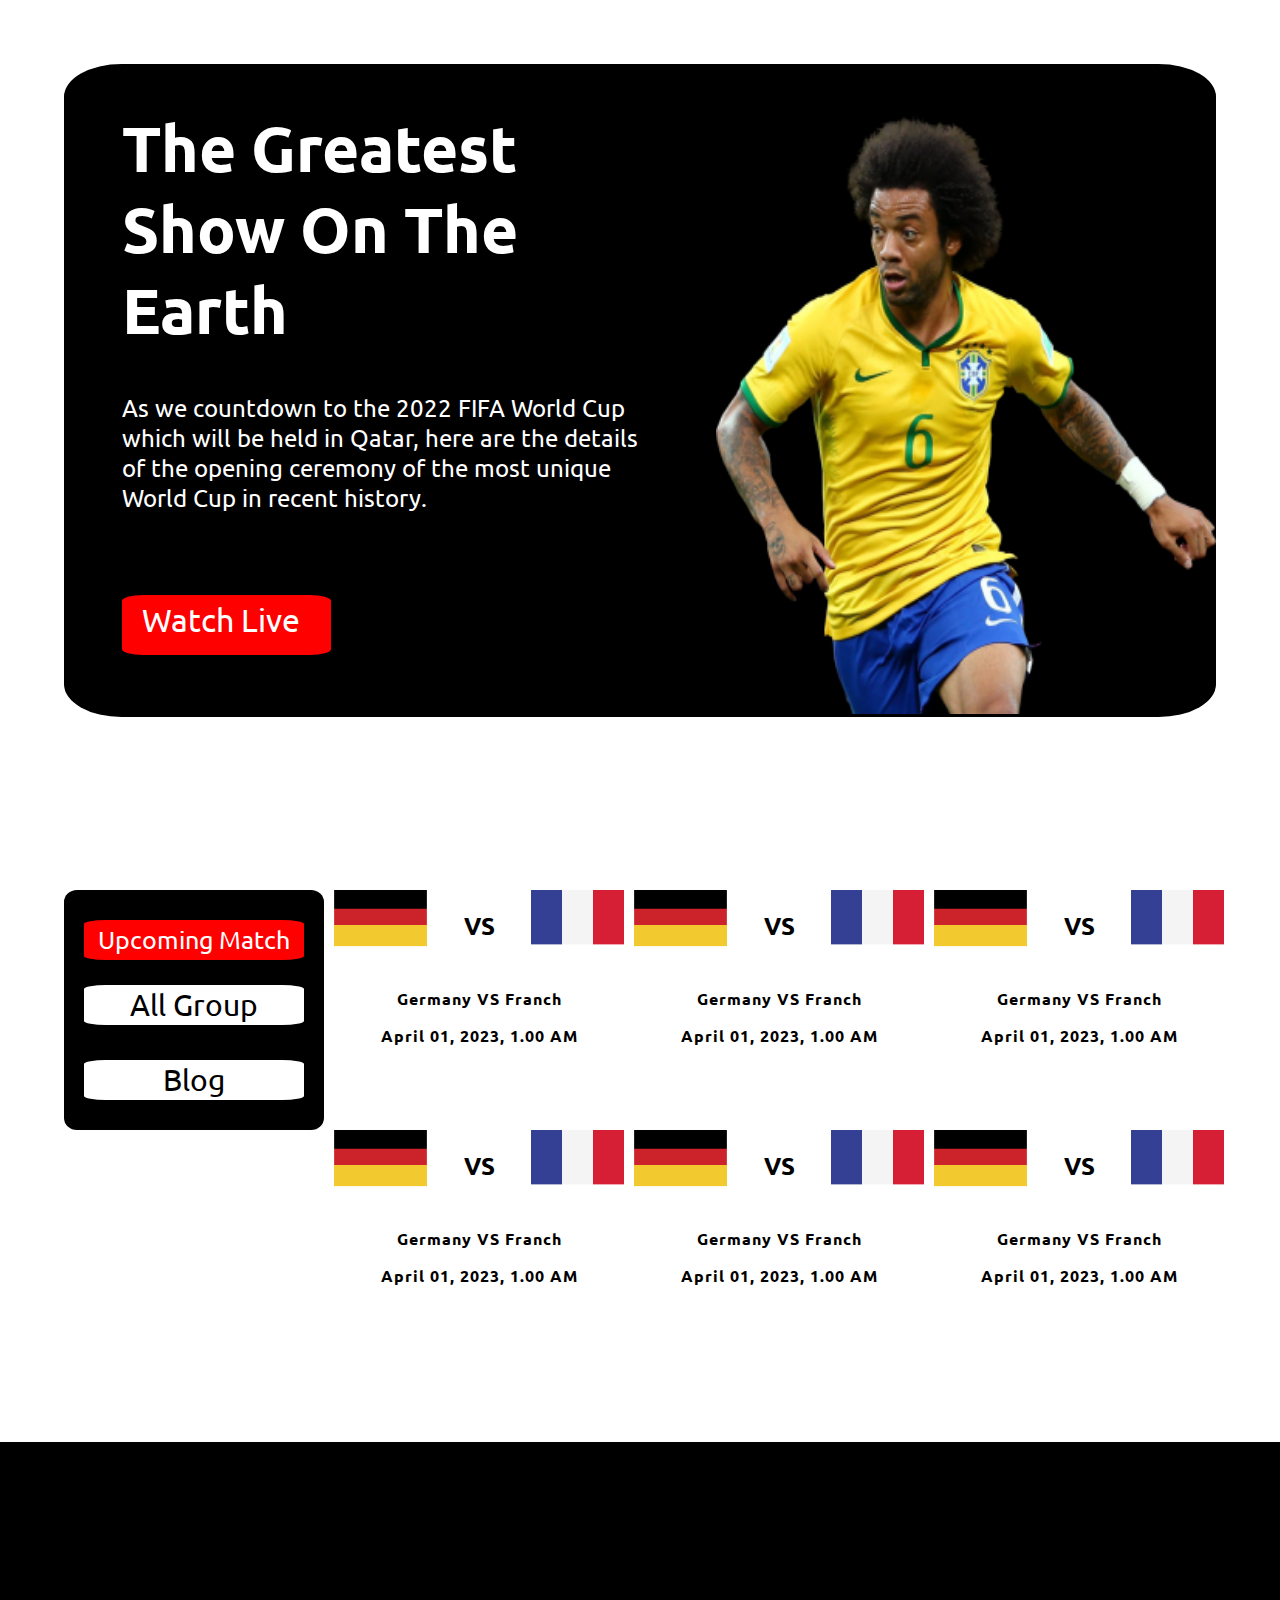
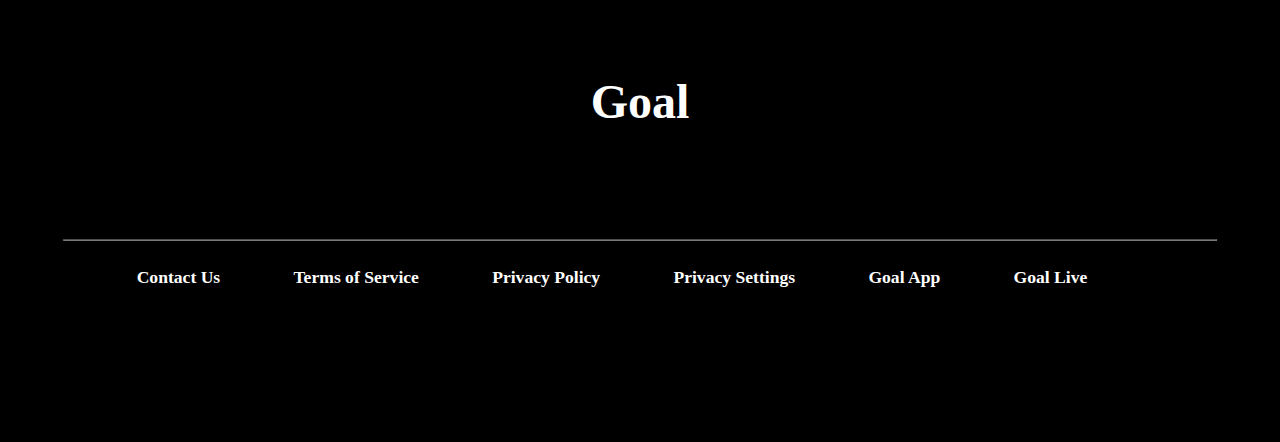
==== upcoming-match.html @ a6ed3216 "done" ====
<!DOCTYPE html>
<html lang="en">
<head>
    <meta charset="UTF-8">
    <meta http-equiv="X-UA-Compatible" content="IE=edge">
    <meta name="viewport" content="width=device-width, initial-scale=1.0">
    <link rel="stylesheet" href="style.css">
    <title>Upcoming Match</title>
</head>
<body>
       <main>
            <!----------------- First Section ----------------->
        <section class="heading">
            <div class="heading-left">
                <div class="heading-text">
                    <h1>The Greatest Show On The Earth</h1>
                </div>
                <div class="heading-paragraph">
                    <p>
                        As we countdown to the 2022 FIFA World Cup which will be held in Qatar, here are the details of the opening ceremony of the most unique World Cup in recent history.
                    </p>
                </div>
                <div class="watch-btn">
                    <a href="">Watch Live</a>
                    <i class="fa-solid fa-arrow-right"></i>
                </div>
            </div>
           <div class="heading-right">
            <div class="player-img">
                <img src="image/Banner Image.png" alt="" sizes="" srcset="">
            </div>
           </div>
            
        </section>

         <!----------------- Second Section ----------------->

         <div class="full-section">
            <div class="grid-container">
                <div class="grid-item">
                    <div class="grid-one">
                        <div class="match color">Upcoming Match</div>
                        <div class="group">All Group</div>
.
                        <div class="blog colorDown">Blog</div>
                    </div>
                </div>
                <div class="grid-two">
                    <div class="artical">
                        <div class="img">
                           <div class="flag">
                               <div class="germany">
                                   <img src="image/germany Flag.png" alt="">
                               </div>
                               <div class="vs">
                                   <h2>VS</h2>
                               </div>
                               <div class="franch">
                                   <img src="image/Flag.png" alt="">
                               </div>
                           </div>
                        </div>
                        <div class="artical-padding">
                            <!-- <div class="transfer">
                            <p>Transfer</p>
                        </div> -->
                        <div class="paragraph">
                            <div class="GvsF">
                                <p>
                                    Germany VS Franch
                                </p>
            
                                <p>April 01, 2023, 1.00 AM</p>
                            </div>
                        </div>
                        <div class="etc">
                            
                        </div>
                        </div>
                    </div>
                </div>
                <div class="grid-two">
                    <div class="artical">
                        <div class="img">
                           <div class="flag">
                               <div class="germany">
                                   <img src="image/germany Flag.png" alt="">
                               </div>
                               <div class="vs">
                                   <h2>VS</h2>
                               </div>
                               <div class="franch">
                                   <img src="image/Flag.png" alt="">
                               </div>
                           </div>
                        </div>
                        <div class="artical-padding">
                            <!-- <div class="transfer">
                            <p>Transfer</p>
                        </div> -->
                        <div class="paragraph">
                            <div class="GvsF">
                                <p>
                                    Germany VS Franch
                                </p>
            
                                <p>April 01, 2023, 1.00 AM</p>
                            </div>
                        </div>
                        <div class="etc">
                            
                        </div>
                        </div>
                    </div>
                </div>
                <div class="grid-two">
                    <div class="artical">
                        <div class="img">
                           <div class="flag">
                               <div class="germany">
                                   <img src="image/germany Flag.png" alt="">
                               </div>
                               <div class="vs">
                                   <h2>VS</h2>
                               </div>
                               <div class="franch">
                                   <img src="image/Flag.png" alt="">
                               </div>
                           </div>
                        </div>
                        <div class="artical-padding">
                            <!-- <div class="transfer">
                            <p>Transfer</p>
                        </div> -->
                        <div class="paragraph">
                            <div class="GvsF">
                                <p>
                                    Germany VS Franch
                                </p>
            
                                <p>April 01, 2023, 1.00 AM</p>
                            </div>
                        </div>
                        <div class="etc">
                            
                        </div>
                        </div>
                    </div>
                </div>
                <div class="grid-item"></div>
                <div class="grid-two">
                    <div class="artical">
                        <div class="img">
                           <div class="flag">
                               <div class="germany">
                                   <img src="image/germany Flag.png" alt="">
                               </div>
                               <div class="vs">
                                   <h2>VS</h2>
                               </div>
                               <div class="franch">
                                   <img src="image/Flag.png" alt="">
                               </div>
                           </div>
                        </div>
                        <div class="artical-padding">
                            <!-- <div class="transfer">
                            <p>Transfer</p>
                        </div> -->
                        <div class="paragraph">
                            <div class="GvsF">
                                <p>
                                    Germany VS Franch
                                </p>
            
                                <p>April 01, 2023, 1.00 AM</p>
                            </div>
                        </div>
                        <div class="etc">
                            
                        </div>
                        </div>
                    </div>
                </div>
                <div class="grid-two">
                    <div class="artical">
                        <div class="img">
                           <div class="flag">
                               <div class="germany">
                                   <img src="image/germany Flag.png" alt="">
                               </div>
                               <div class="vs">
                                   <h2>VS</h2>
                               </div>
                               <div class="franch">
                                   <img src="image/Flag.png" alt="">
                               </div>
                           </div>
                        </div>
                        <div class="artical-padding">
                            <!-- <div class="transfer">
                            <p>Transfer</p>
                        </div> -->
                        <div class="paragraph">
                            <div class="GvsF">
                                <p>
                                    Germany VS Franch
                                </p>
            
                                <p>April 01, 2023, 1.00 AM</p>
                            </div>
                        </div>
                        <div class="etc">
                            
                        </div>
                        </div>
                    </div>
                </div>
                <div class="grid-two">
                    <div class="artical">
                        <div class="img">
                           <div class="flag">
                               <div class="germany">
                                   <img src="image/germany Flag.png" alt="">
                               </div>
                               <div class="vs">
                                   <h2>VS</h2>
                               </div>
                               <div class="franch">
                                   <img src="image/Flag.png" alt="">
                               </div>
                           </div>
                        </div>
                        <div class="artical-padding">
                            <!-- <div class="transfer">
                            <p>Transfer</p>
                        </div> -->
                        <div class="paragraph">
                            <div class="GvsF">
                                <p>
                                    Germany VS Franch
                                </p>
            
                                <p>April 01, 2023, 1.00 AM</p>
                            </div>
                        </div>
                        <div class="etc">
                            
                        </div>
                        </div>
                    </div>
                </div>
                <div class="grid-item"></div>  
              </div>
         </div>
    
    </main>
    <!----------------- Footer Section ----------------->
    <div class="footer-section">
        <div class="goal">
            <h1>Goal</h1>
        </div>
        <hr>
        <div class="menu">
           <p>Contact Us</p>
           <p>Terms of Service</p>
           <p>Privacy Policy</p>
           <p>Privacy Settings</p>
           <p>Goal App</p>
           <p>Goal Live</p>
        </div>
    </div>
       </main>

</body>
</html>
---- style.css ----
@import url('https://fonts.googleapis.com/css2?family=Heebo:wght@500&family=Ubuntu:wght@500&display=swap');
body{
    margin: 0%;
    padding: 0%;
}
main{
    /* border: 5px solid red; */
    margin: 5% 5% 0 5%;
    font-family: 'Heebo', sans-serif;
    font-family: 'Ubuntu', sans-serif;

}
/* ===================First Section
========================================= */

.heading{
    /* border: 5px solid rgb(42, 206, 51); */
    border-radius: 5%;
    background-color: rgb(0, 0, 0);
    display: flex;
    padding-left: 5%;
    margin-bottom: 15%;
}
.heading-text, .heading-paragraph, .fa-solid, .watch-btn a {
    color:white;
}
.heading-left{
    /* border: 1px solid red; */
    width: 60%;
    height: 600px;
}
.heading-text{
    width: 70%;
}
.heading-text h1{
    font-size: 4rem;
    /* border: 2px solid red; */
    width: 100%;
}
.heading-paragraph{
    width: 90%;
    font-size: 1.5rem;
    margin-bottom: 15%;
    /* border: 2px solid red; */
}
.watch-btn a{
    font-size: 2rem;
    text-decoration: none;
}
.fa-solid{
    font-size: 2rem;
    margin-left: 2%;
}
.watch-btn {
    /* border: 2px solid aqua; */
    display: inline;
    background-color: rgb(255, 0, 0);
    padding: 20px;
    border-radius: 10%;
   
}
.heading-right{
    /* border: 2px solid red; */
    margin-left: 10px;
}
.player-img{
    /* border: 2px solid blue; */
    margin: 10% 20% 0% 0%;
}
.player-img img{
    width: 20rem;
    height: 600px;
    width: 500px;
}


/* ===================  Second Section
========================================= */



.grid-container {
    display: grid;
    grid-template-columns: auto auto auto auto;
    /* background-color: #2196F3; */
    /* padding: 10px; */
    column-gap: 10px;   
  }
  .grid-item {
    background-color: rgba(255, 255, 255, 0.8);
    /* border: 1px solid rgba(0, 0, 0, 0.8); */
    /* padding: 20px 0 20px 0; */
    font-size: 30px;
    text-align: center;
    margin-right: 0;
    
    
  }
  .grid-one{
      background-color: black;
      height: 200px;
      width: 220px;
      line-height: 40px;
      padding: 20px;
      border-radius: 5%;
      
  }
  .match{
      /* color: white; */
      /* border: 3px solid green; */
      background-color: white;
      border-radius: 10%;
      margin-top: 10px;
      font-size:25px;
  }
  .match a{
      text-decoration: none;
      color: black;
  }
    .match a:hover{
      color:rgb(248, 134, 3);
  }
  .group{
    /* color: white; */
    /* border: 3px solid green; */
    background-color: white;
    border-radius: 10%;
    margin-top: 25px;
    
}
.blog{
    color: white;
    /* border: 3px solid green; */
    background-color: red;
    border-radius: 10%;
    margin-top: 25px;
}
.grid-two{
    width: 290px;
}
.img img{
    width:100%;
}
.artical-padding{
    padding:10px;
    /* width: 80%; */
}
.transfer p{
    border: 2px solid black;
    /* justify-content: center; */
    width: 60px;
    padding: 5px;
    height: 20px;
}
.etc{
    display: flex;
    justify-content: space-between;
}
.paragraph, .etc{
    font-weight: 600;
}


/* ===================  Footer Section
========================================= */
.footer-section{
    background-color: black;
    color: white;
    font-weight: 700;
    height: 600px;
    margin-top: 130px;
}
.goal{
    text-align: center;
    padding-top: 200px;
    padding-bottom: 70px;
    font-size: 1.5rem;
    font-weight:900;
}
.menu{
    display: flex;
    justify-content: space-around;
    width: 80%;
    margin-left: 100px;
    font-size: 1.1rem;
}
hr{
    width: 90%;
    opacity: 0.5;
}
/* ===================  Up Camming Match
========================================= */

.flag{
    display: flex;
    justify-content: space-between;
}
.GvsF{
    text-align: center;
    letter-spacing: 1px;
    
}
.td span p{
    margin-left: 20px;
}
.color{
    background-color: red;
    color:white;
}
.colorDown{
    background-color: white;
    color: black;
    margin-top: -5px;
}
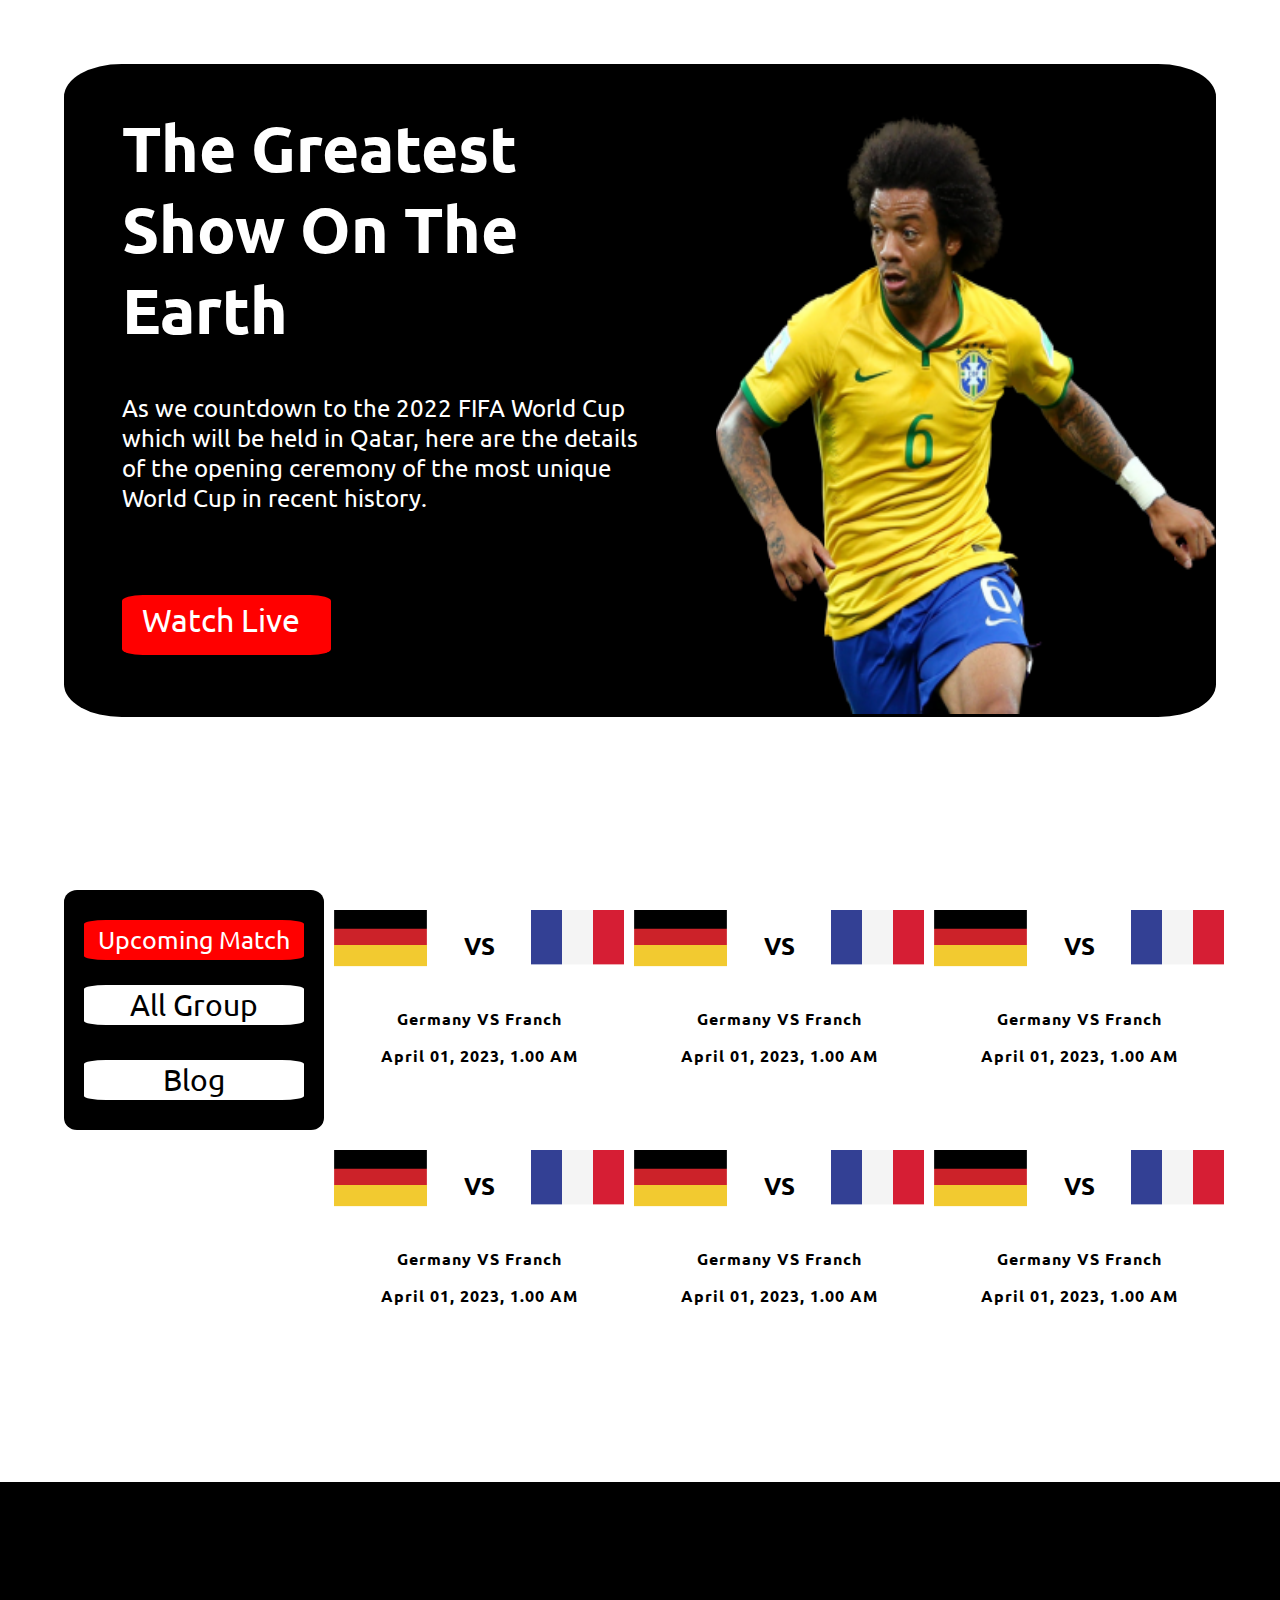
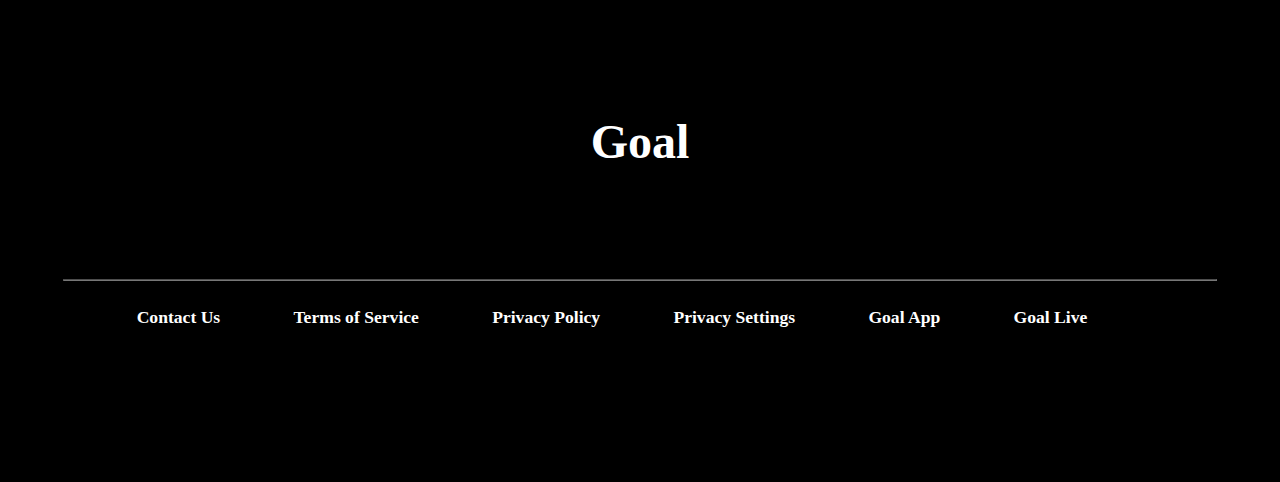
==== commit 624b08cc: "again" ====
--- a/upcoming-match.html
+++ b/upcoming-match.html
@@ -269,8 +269,13 @@
            <p>Goal App</p>
            <p>Goal Live</p>
         </div>
+        <div class="social">
+            <a href="https://www.facebook.com"><i class="fa-brands fa-facebook"></i></a>
+            <a href="https://www.linkedin.com/"><i class="fa-brands fa-linkedin"></i></a>
+            <a href="https://www.instagram.com/"><i class="fa-brands fa-instagram-square"></i></a>
+        </div>
     </div>
-       </main>
+       
 
 </body>
 </html>--- a/style.css
+++ b/style.css
@@ -82,6 +82,7 @@
 .grid-container {
     display: grid;
     grid-template-columns: auto auto auto auto;
+    
     /* background-color: #2196F3; */
     /* padding: 10px; */
     column-gap: 10px;   
@@ -119,6 +120,7 @@
   }
     .match a:hover{
       color:rgb(248, 134, 3);
+    
   }
   .group{
     /* color: white; */
@@ -137,6 +139,7 @@
 }
 .grid-two{
     width: 290px;
+    margin: 20px 0px 20px 0px;
 }
 .img img{
     width:100%;
@@ -211,4 +214,36 @@
     background-color: white;
     color: black;
     margin-top: -5px;
+}
+
+/* ===================  Social Icon
+========================================= */
+
+.menu{
+    margin-bottom: 50px;
+}
+
+.social{
+    text-align: center;
+}
+.social a {
+    padding: 0 25px 0 25px;
+    color: white;
+    font-size: 2rem;
+}
+
+
+/* ===================  CSS Responsive Media Qurry
+========================================= */
+
+
+@media screen and (max-width:576px) {
+    .heading{
+        display: flex;
+        flex-direction: column;
+    }
+    .player-img img{
+        margin-top: 250px;
+    }
+
 }